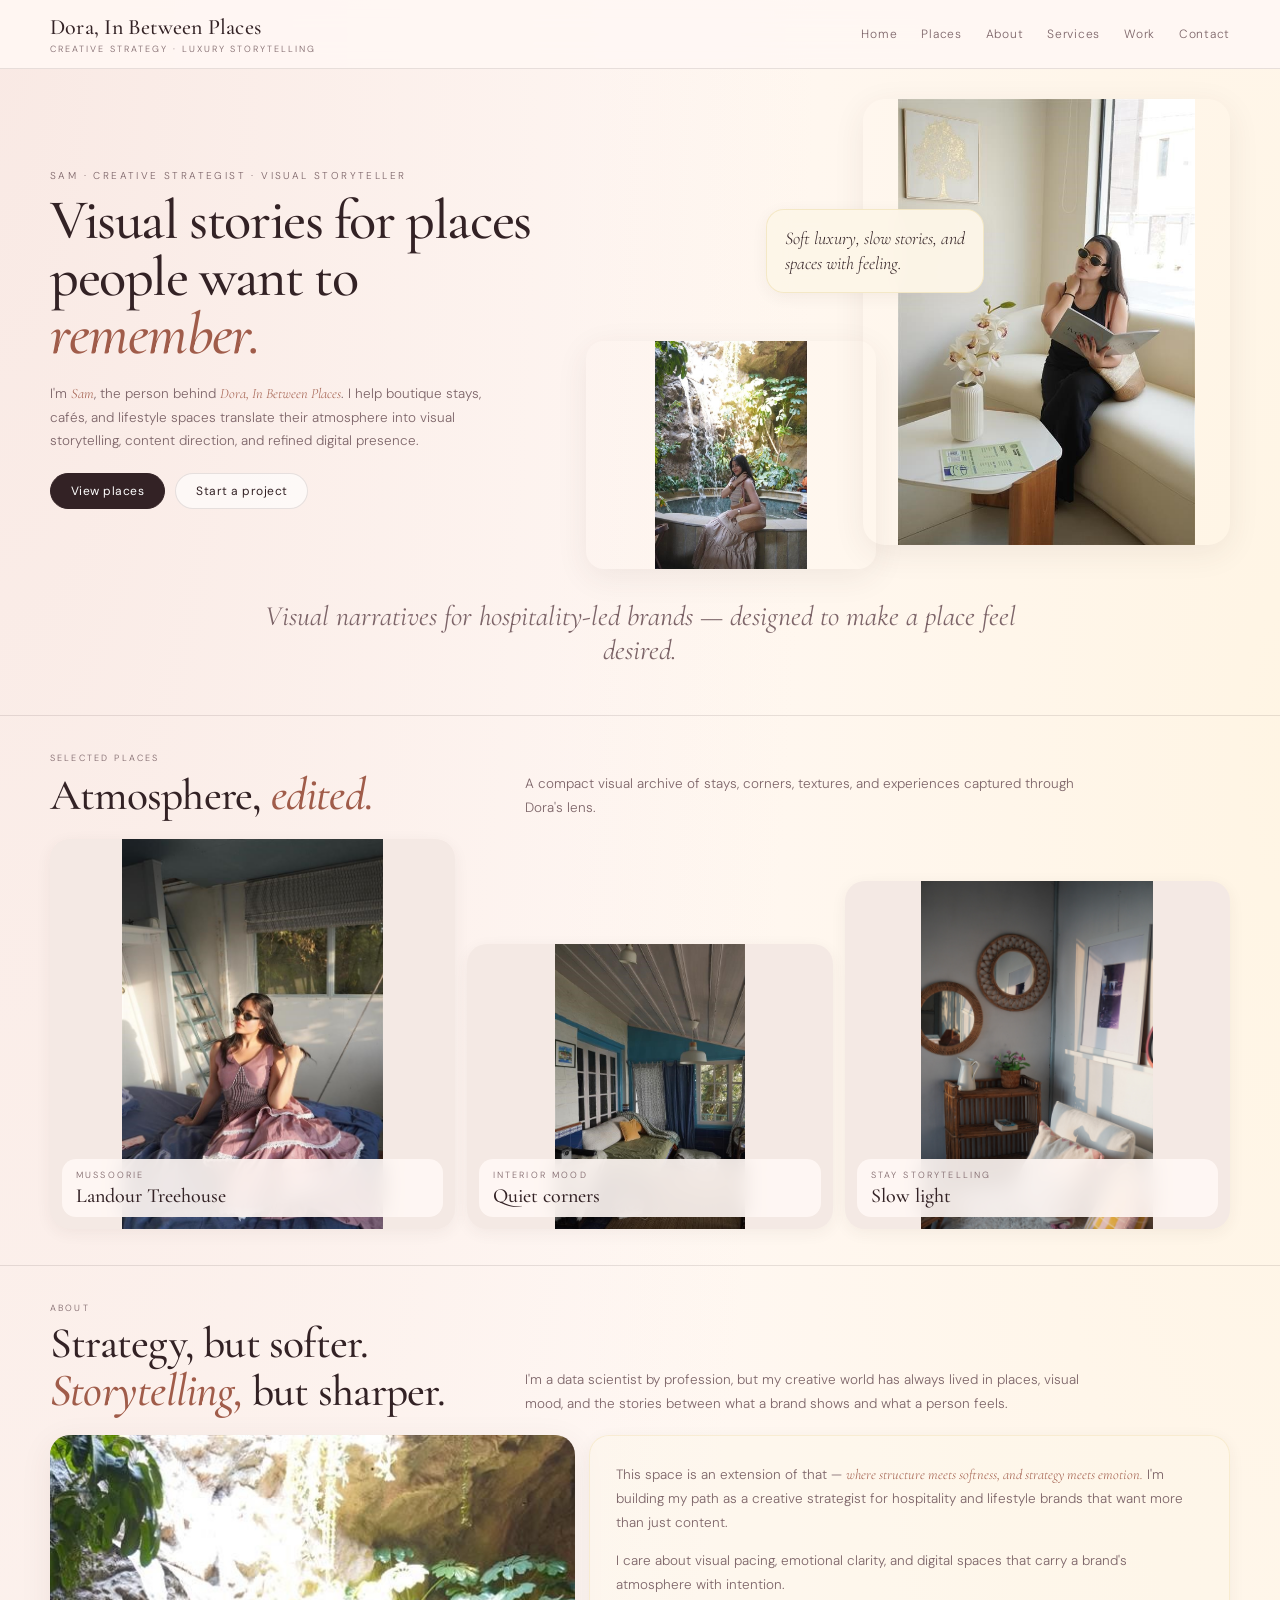
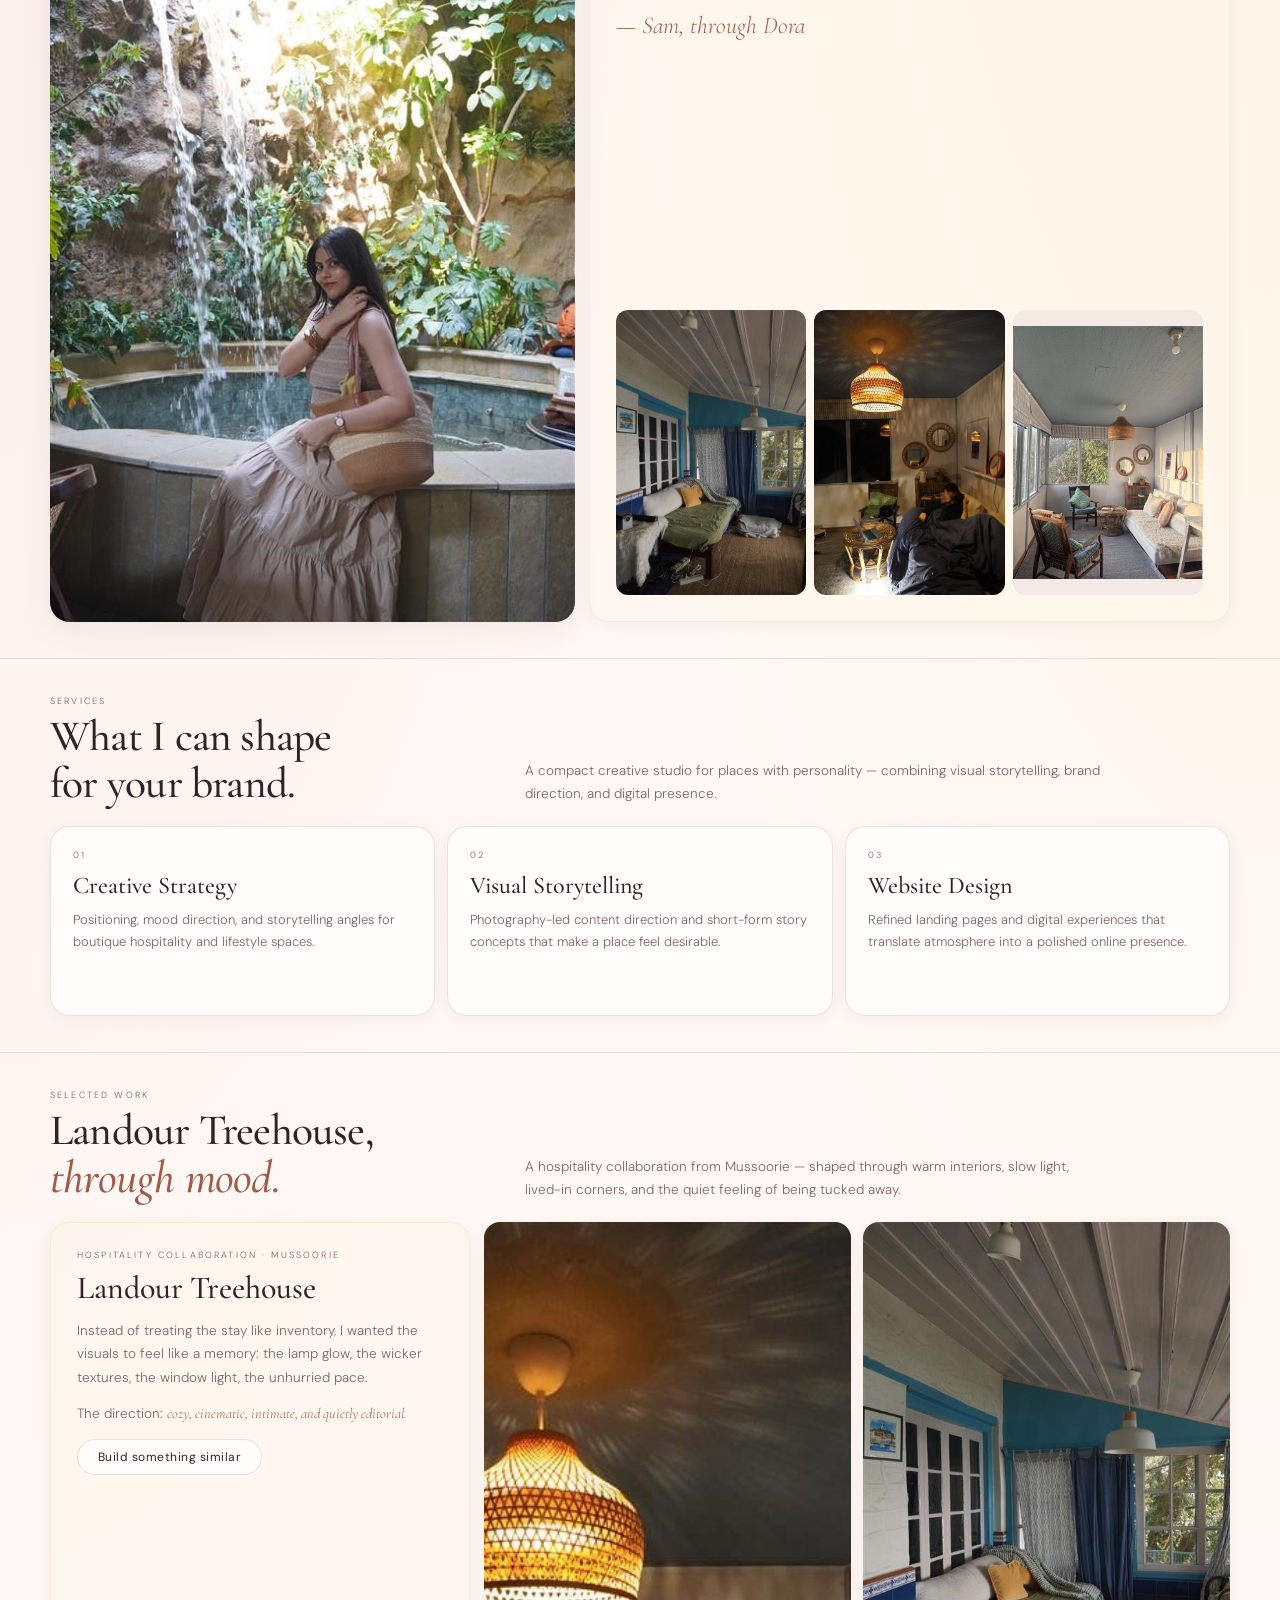
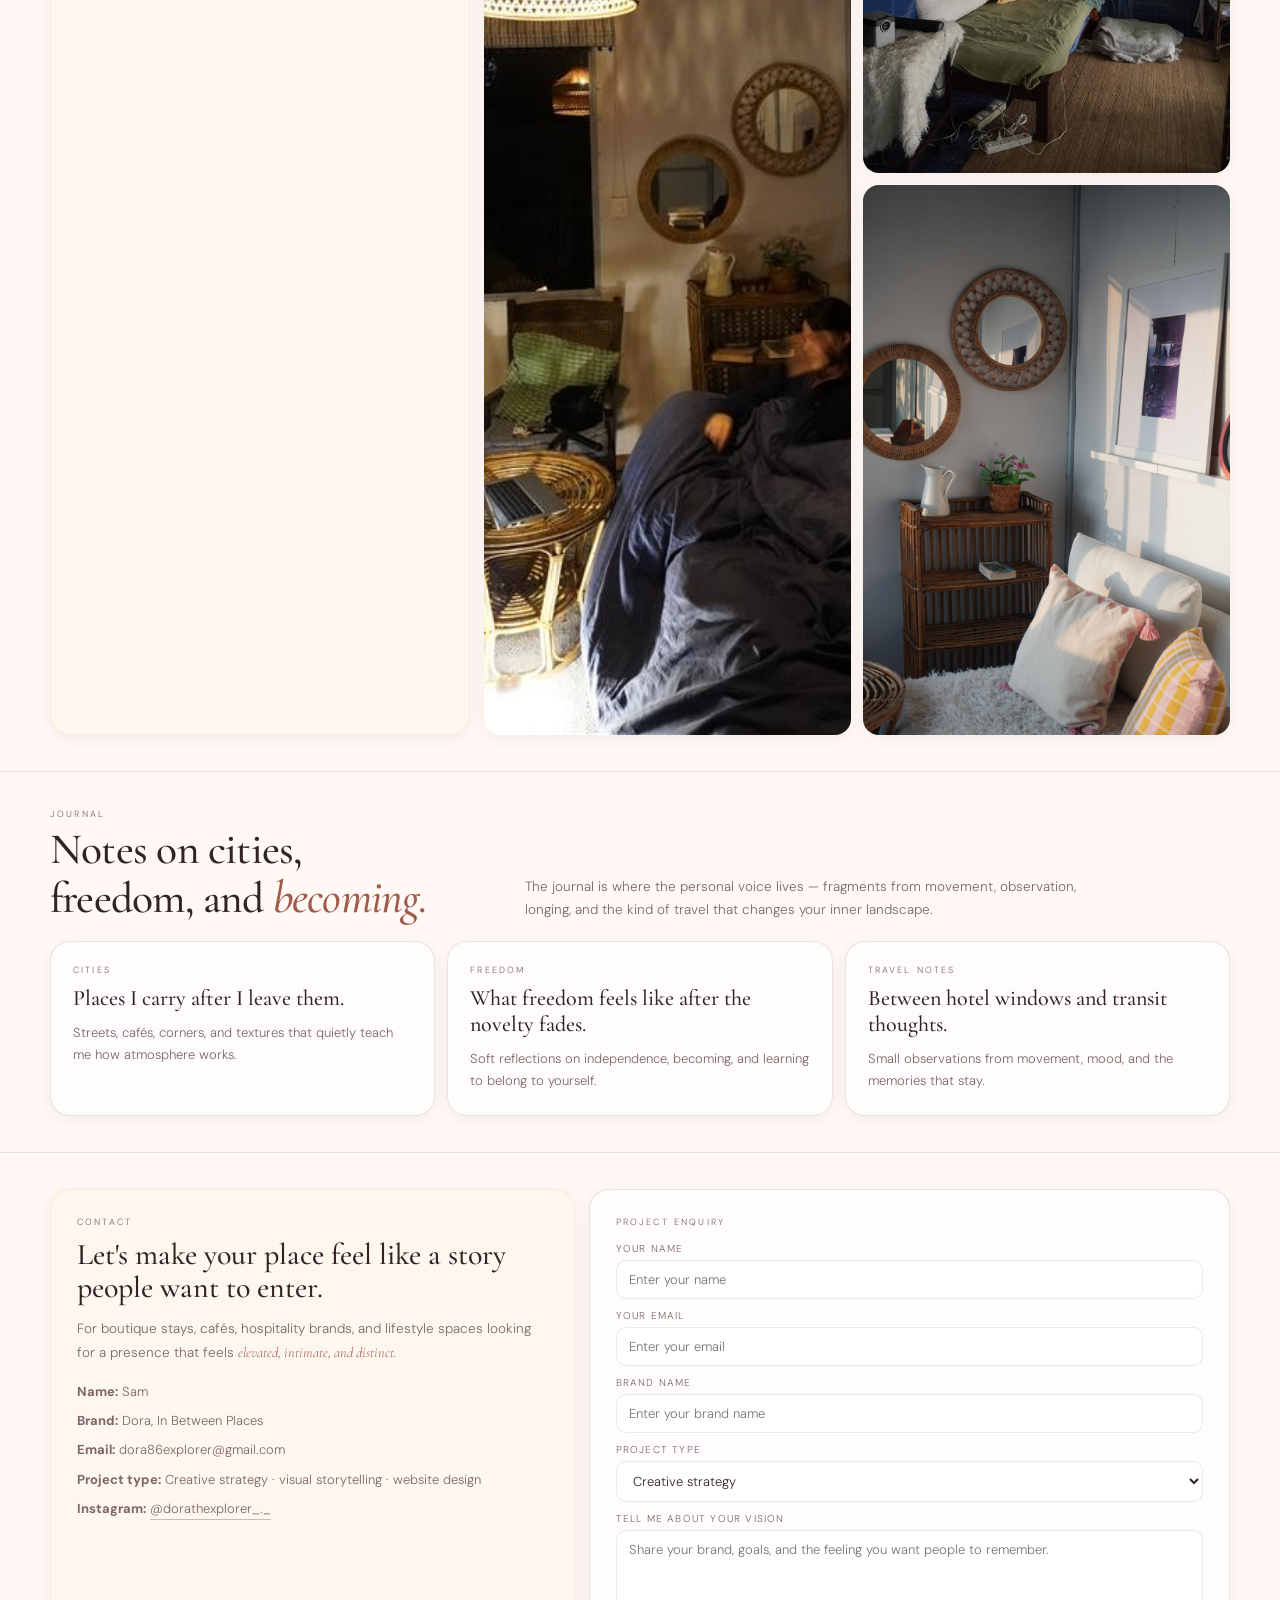
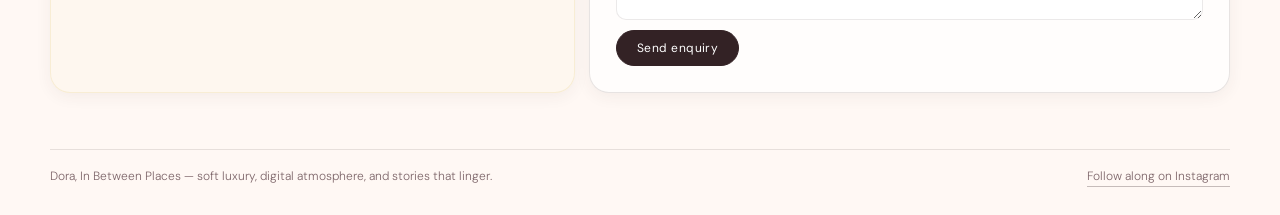
==== index.html @ 18d11f54 "Done" ====
<!DOCTYPE html>
<html lang="en">
<head>
  <meta charset="UTF-8" />
  <meta name="viewport" content="width=device-width, initial-scale=1.0" />
  <title>Dora, In Between Places</title>

  <style>
    @import url('https://fonts.googleapis.com/css2?family=Cormorant+Garamond:ital,wght@0,400;0,500;0,600;1,400;1,500;1,600&family=DM+Sans:ital,wght@0,300;0,400;0,500;1,300&display=swap');

    :root {
      --bg: #fff8f4;
      --soft: #f4e9e4;
      --accent-yellow: #fdf6e8;
      --accent-yellow-deep: #eddcaa;
      --ink: #332225;
      --muted: #7d6569;
      --rose: #a05c4a;
      --rose-light: #d9a898;
      --line: rgba(62, 42, 46, 0.12);
      --card: rgba(255, 255, 255, 0.7);
      --shadow: 0 8px 32px rgba(74, 50, 55, 0.08);
      --shadow-sm: 0 4px 16px rgba(74, 50, 55, 0.06);
    }

    * { box-sizing: border-box; margin: 0; padding: 0; }
    html { scroll-behavior: smooth; }

    body {
      font-family: 'DM Sans', sans-serif;
      font-weight: 300;
      color: var(--ink);
      background: var(--bg);
      background-image:
        radial-gradient(ellipse at 0% 0%, rgba(244, 221, 215, 0.55) 0%, transparent 45%),
        radial-gradient(ellipse at 100% 15%, rgba(255, 240, 204, 0.4) 0%, transparent 40%);
    }

    a { color: inherit; text-decoration: none; }

    img {
    display: block;
    width: 100%;
    height: 100%;
    object-fit: contain;
  }

    .container {
      width: min(1180px, calc(100% - 40px));
      margin: 0 auto;
    }

    /* ── NAV ── */
    .topbar {
      position: sticky;
      top: 0;
      z-index: 20;
      background: rgba(255, 248, 244, 0.88);
      backdrop-filter: blur(20px);
      border-bottom: 1px solid var(--line);
    }

    .nav {
      height: 68px;
      display: flex;
      justify-content: space-between;
      align-items: center;
    }

    .brand-name {
      font-family: 'Cormorant Garamond', serif;
      font-size: 22px;
      font-weight: 500;
      letter-spacing: 0.01em;
    }

    .brand-sub {
      font-size: 9px;
      letter-spacing: 0.22em;
      text-transform: uppercase;
      color: var(--muted);
      margin-top: 3px;
    }

    .nav-links {
      display: flex;
      gap: 24px;
      font-size: 12px;
      letter-spacing: 0.06em;
      color: var(--muted);
    }

    .nav-links a { transition: color 0.2s; }
    .nav-links a:hover { color: var(--ink); }

    .tiny {
      font-size: 9px;
      letter-spacing: 0.24em;
      text-transform: uppercase;
      color: var(--muted);
    }

    /* ── HERO ── */
    .hero { padding: 30px 0 22px; }

    .hero-grid {
      display: grid;
      grid-template-columns: 0.88fr 1.12fr;
      gap: 30px;
      align-items: center;
    }

    .hero-eyebrow {
      font-size: 10px;
      letter-spacing: 0.24em;
      text-transform: uppercase;
      color: var(--muted);
      margin-bottom: 10px;
    }

    .hero h1 {
      font-family: 'Cormorant Garamond', serif;
      font-size: clamp(36px, 4.4vw, 58px);
      font-weight: 500;
      line-height: 1.0;
      letter-spacing: -0.025em;
      margin: 0 0 16px;
    }

    .hero h1 em {
      font-style: italic;
      color: var(--rose);
    }

    .hero p {
      color: var(--muted);
      line-height: 1.75;
      font-size: 13.5px;
      max-width: 460px;
    }

    em {
      font-family: 'Cormorant Garamond', serif;
      font-style: italic;
      color: var(--rose);
      font-size: 1.06em;
    }

    .hero-actions {
      margin-top: 20px;
      display: flex;
      gap: 10px;
      flex-wrap: wrap;
    }

    .btn {
      display: inline-flex;
      align-items: center;
      padding: 9px 20px;
      border-radius: 999px;
      font-size: 12px;
      font-family: 'DM Sans', sans-serif;
      font-weight: 400;
      letter-spacing: 0.04em;
      border: 1px solid var(--line);
      background: rgba(255, 255, 255, 0.6);
      transition: all 0.2s;
      cursor: pointer;
    }

    .btn:hover { background: white; box-shadow: var(--shadow-sm); }

    .btn-dark {
      background: var(--ink);
      color: white;
      border-color: var(--ink);
    }

    .btn-dark:hover { background: #4a2e32; }

    /* ── HERO COLLAGE ── */
    .hero-collage {
      position: relative;
      height: 480px;
    }

    .hero-main {
      position: absolute;
      right: 0;
      top: 0;
      width: 57%;
      height: 446px;
      border-radius: 22px;
      overflow: hidden;
      box-shadow: var(--shadow);
    }

    .hero-main img { object-position: center top; }

    .hero-side {
      position: absolute;
      left: 0;
      bottom: 10px;
      width: 45%;
      height: 228px;
      border-radius: 18px;
      overflow: hidden;
      box-shadow: var(--shadow);
    }

    .hero-note {
      position: absolute;
      left: 28%;
      top: 110px;
      width: 218px;
      padding: 16px 18px;
      border-radius: 18px;
      background: rgba(253, 246, 232, 0.94);
      backdrop-filter: blur(12px);
      box-shadow: var(--shadow-sm);
      font-family: 'Cormorant Garamond', serif;
      font-style: italic;
      font-size: 18px;
      line-height: 1.38;
      color: var(--ink);
      border: 1px solid rgba(237, 220, 170, 0.55);
    }

    /* ── MARQUEE LINE ── */
    .marquee-line {
      padding: 20px 0 26px;
      text-align: center;
      font-family: 'Cormorant Garamond', serif;
      font-style: italic;
      font-size: clamp(18px, 2.3vw, 28px);
      color: var(--muted);
      max-width: 820px;
      margin: 0 auto;
      font-weight: 400;
    }

    /* ── DIVIDER ── */
    .divider {
      height: 1px;
      background: var(--line);
    }

    /* ── SECTIONS ── */
    .section { padding: 36px 0; }

    .section-head {
      display: grid;
      grid-template-columns: 0.78fr 1.22fr;
      gap: 24px;
      align-items: end;
      margin-bottom: 20px;
    }

    .section-title {
      font-family: 'Cormorant Garamond', serif;
      font-size: clamp(28px, 3.4vw, 44px);
      font-weight: 500;
      line-height: 1.06;
      letter-spacing: -0.018em;
      margin: 6px 0 0;
    }

    .section-copy {
      color: var(--muted);
      line-height: 1.72;
      font-size: 13.5px;
      max-width: 580px;
    }

    /* ── PLACES MOSAIC ── */
    .project-mosaic {
      display: grid;
      grid-template-columns: 1.05fr 0.95fr 1fr;
      gap: 12px;
      align-items: end;
    }

    .mosaic-card {
      position: relative;
      border-radius: 20px;
      overflow: hidden;
      background: var(--soft);
      box-shadow: var(--shadow-sm);
    }

    .mosaic-card.one { height: 390px; }
    .mosaic-card.two { height: 285px; }
    .mosaic-card.three { height: 348px; }

    .mosaic-card img { transition: transform 0.65s ease; }
    .mosaic-card:hover img { transform: scale(1.03); }

    .mosaic-caption {
      position: absolute;
      left: 12px;
      right: 12px;
      bottom: 12px;
      padding: 10px 14px;
      background: rgba(255, 248, 244, 0.9);
      backdrop-filter: blur(10px);
      border-radius: 14px;
    }

    .mosaic-caption h3 {
      font-family: 'Cormorant Garamond', serif;
      font-size: 20px;
      font-weight: 500;
      line-height: 1.1;
      margin: 4px 0 0;
    }

    /* ── ABOUT ── */
    .about-layout {
      display: grid;
      grid-template-columns: 0.9fr 1.1fr;
      gap: 14px;
      align-items: stretch;
    }

    .about-img {
      height: auto;
      border-radius: 20px;
      overflow: hidden;
      box-shadow: var(--shadow);
    }

    .about-img img { object-position: center top; }

    .about-card {
      border-radius: 20px;
      background: rgba(253, 246, 232, 0.45);
      border: 1px solid rgba(237, 220, 170, 0.4);
      box-shadow: var(--shadow-sm);
      padding: 26px;
      display: grid;
      align-content: space-between;
    }

    .about-card p {
      color: var(--muted);
      line-height: 1.78;
      font-size: 13.5px;
      margin: 0 0 14px;
    }

    .signature {
      font-family: 'Cormorant Garamond', serif;
      font-style: italic;
      font-size: 24px;
      color: var(--rose);
      margin: 8px 0 18px;
    }

    .mini-row {
      display: grid;
      grid-template-columns: repeat(3, 1fr);
      gap: 8px;
    }

    .mini-row div {
      height: auto;
      border-radius: 12px;
      overflow: hidden;
      background: var(--soft);
    }

    /* ── SERVICES ── */
    .services-grid {
      display: grid;
      grid-template-columns: repeat(3, 1fr);
      gap: 12px;
    }

    .service-card {
      background: rgba(255, 255, 255, 0.68);
      border: 1px solid var(--line);
      box-shadow: var(--shadow-sm);
      border-radius: 20px;
      padding: 22px;
      min-height: 190px;
      transition: box-shadow 0.25s, background 0.25s;
    }

    .service-card:hover {
      box-shadow: var(--shadow);
      background: white;
    }

    .service-card h3 {
      font-family: 'Cormorant Garamond', serif;
      font-size: 24px;
      font-weight: 500;
      line-height: 1.1;
      margin: 12px 0 10px;
    }

    .service-card p {
      color: var(--muted);
      line-height: 1.7;
      font-size: 13px;
    }

    /* ── WORK ── */
    .work-layout {
      display: grid;
      grid-template-columns: 0.72fr 1.28fr;
      gap: 14px;
      align-items: stretch;
    }

    .work-text {
      border-radius: 20px;
      background: rgba(253, 246, 232, 0.45);
      border: 1px solid rgba(237, 220, 170, 0.4);
      box-shadow: var(--shadow-sm);
      padding: 26px;
    }

    .work-text h3 {
      font-family: 'Cormorant Garamond', serif;
      font-size: 32px;
      font-weight: 500;
      line-height: 1.06;
      margin: 10px 0 14px;
    }

    .work-text p {
      color: var(--muted);
      line-height: 1.75;
      font-size: 13.5px;
      margin: 0 0 12px;
    }

    .work-images {
      display: grid;
      grid-template-columns: 1fr 1fr;
      gap: 12px;
    }

    .work-img {
      border-radius: 16px;
      overflow: hidden;
      background: var(--soft);
      box-shadow: var(--shadow-sm);
      height: auto;
    }

    .work-img.tall {
      height: auto;
      grid-row: span 2;
    }

    .work-img img { object-fit: cover; }

    /* ── JOURNAL ── */
    .journal-grid {
      display: grid;
      grid-template-columns: repeat(3, 1fr);
      gap: 12px;
    }

    .journal-card {
      background: rgba(255, 255, 255, 0.68);
      border: 1px solid var(--line);
      box-shadow: var(--shadow-sm);
      border-radius: 20px;
      padding: 22px;
      min-height: 175px;
      transition: box-shadow 0.25s, background 0.25s;
    }

    .journal-card:hover {
      box-shadow: var(--shadow);
      background: white;
    }

    .journal-card h3 {
      font-family: 'Cormorant Garamond', serif;
      font-size: 22px;
      font-weight: 500;
      line-height: 1.18;
      margin: 10px 0 10px;
    }

    .journal-card p {
      color: var(--muted);
      line-height: 1.7;
      font-size: 13px;
    }

    /* ── CONTACT ── */
    .contact-layout {
      display: grid;
      grid-template-columns: 0.9fr 1.1fr;
      gap: 14px;
    }

    .contact-card,
    .form-card {
      background: rgba(255, 255, 255, 0.68);
      border: 1px solid var(--line);
      box-shadow: var(--shadow-sm);
      border-radius: 20px;
      padding: 26px;
    }

    .contact-card {
      background: rgba(253, 246, 232, 0.45);
      border: 1px solid rgba(237, 220, 170, 0.4);
    }

    .contact-card h3 {
      font-family: 'Cormorant Garamond', serif;
      font-size: 30px;
      font-weight: 500;
      line-height: 1.1;
      margin: 10px 0 13px;
    }

    .contact-card p {
      color: var(--muted);
      line-height: 1.72;
      font-size: 13.5px;
    }

    .contact-list {
      color: var(--muted);
      line-height: 1.7;
      font-size: 13px;
      display: grid;
      gap: 7px;
      margin-top: 16px;
    }

    .field {
      display: grid;
      gap: 5px;
      margin-bottom: 10px;
    }

    .field label {
      font-size: 10px;
      letter-spacing: 0.12em;
      text-transform: uppercase;
      color: var(--muted);
    }

    .field input,
    .field textarea,
    .field select {
      width: 100%;
      border: 1px solid rgba(62, 42, 46, 0.1);
      border-radius: 10px;
      padding: 10px 12px;
      background: rgba(255, 255, 255, 0.82);
      font: 300 13px 'DM Sans', sans-serif;
      outline: none;
      color: var(--ink);
      transition: border-color 0.2s;
    }

    .field input:focus,
    .field textarea:focus,
    .field select:focus {
      border-color: var(--rose-light);
    }

    .field textarea { min-height: 90px; resize: vertical; }

    /* ── FOOTER ── */
    .footer {
      padding: 20px 0 28px;
      font-size: 12px;
      color: var(--muted);
    }

    .footer-wrap {
      border-top: 1px solid var(--line);
      padding-top: 18px;
      display: flex;
      justify-content: space-between;
      gap: 14px;
      flex-wrap: wrap;
    }

    .social-link {
      border-bottom: 1px solid rgba(52, 35, 38, 0.28);
      padding-bottom: 2px;
      transition: border-color 0.2s, color 0.2s;
    }

    .social-link:hover { border-color: var(--rose); color: var(--rose); }

    /* ── RESPONSIVE ── */
    @media (max-width: 900px) {
      .hero-grid, .section-head, .project-mosaic,
      .about-layout, .services-grid, .work-layout,
      .journal-grid, .contact-layout {
        grid-template-columns: 1fr;
      }

      .hero-collage { height: 520px; }
      .hero-main { width: 76%; }
      .hero-side { width: 50%; }
      .hero-note { left: 4%; }
    }

    @media (max-width: 640px) {
      .nav { height: auto; padding: 14px 0; flex-direction: column; align-items: flex-start; gap: 10px; }
      .nav-links { gap: 14px; flex-wrap: wrap; }
      .hero-main { width: 86%; height: 360px; }
      .hero-side { width: 60%; height: 200px; }
      .hero-note { width: 185px; font-size: 15px; }
      .work-images { grid-template-columns: 1fr; }
      .work-img.tall { height: 280px; grid-row: span 1; }
    }
  </style>
</head>

<body>
  <header class="topbar">
    <div class="container nav">
      <div>
        <div class="brand-name">Dora, In Between Places</div>
        <div class="brand-sub">Creative strategy · luxury storytelling</div>
      </div>

      <nav class="nav-links">
        <a href="#home">Home</a>
        <a href="#places">Places</a>
        <a href="#about">About</a>
        <a href="#services">Services</a>
        <a href="#work">Work</a>
        <a href="#contact">Contact</a>
      </nav>
    </div>
  </header>

  <main>
    <!-- HERO -->
    <section class="hero" id="home">
      <div class="container hero-grid">
        <div>
          <div class="hero-eyebrow">Sam · creative strategist · visual storyteller</div>
          <h1>Visual stories for places people want to <em>remember.</em></h1>
          <p>
            I'm <em>Sam</em>, the person behind <em>Dora, In Between Places</em>.
            I help boutique stays, cafés, and lifestyle spaces translate their atmosphere into
            visual storytelling, content direction, and refined digital presence.
          </p>

          <div class="hero-actions">
            <a class="btn btn-dark" href="#places">View places</a>
            <a class="btn" href="#contact">Start a project</a>
          </div>
        </div>

        <div class="hero-collage">
          <div class="hero-main">
            <img src="images/hero.jpg" alt="Sam in a bright interior">
          </div>

          <div class="hero-note">
            Soft luxury, slow stories, and spaces with feeling.
          </div>

          <div class="hero-side">
            <img src="images/about.jpg" alt="Sam near a waterfall">
          </div>
        </div>
      </div>

      <div class="container">
        <div class="marquee-line">
          Visual narratives for hospitality-led brands — designed to make a place feel desired.
        </div>
      </div>
    </section>

    <div class="divider"></div>

    <!-- PLACES -->
    <section class="section" id="places">
      <div class="container">
        <div class="section-head">
          <div>
            <div class="tiny">Selected places</div>
            <h2 class="section-title">Atmosphere, <em>edited.</em></h2>
          </div>
          <div class="section-copy">
            A compact visual archive of stays, corners, textures, and experiences captured through Dora's lens.
          </div>
        </div>

        <div class="project-mosaic">
          <div class="mosaic-card one">
            <img src="images/treehouse-sam-pink.jpg" alt="Sam at Landour Treehouse">
            <div class="mosaic-caption">
              <div class="tiny">Mussoorie</div>
              <h3>Landour Treehouse</h3>
            </div>
          </div>

          <div class="mosaic-card two">
            <img src="images/treehouse-detail.jpg" alt="Treehouse detail">
            <div class="mosaic-caption">
              <div class="tiny">Interior mood</div>
              <h3>Quiet corners</h3>
            </div>
          </div>

          <div class="mosaic-card three">
            <img src="images/treehouse-room-day.jpg" alt="Treehouse room">
            <div class="mosaic-caption">
              <div class="tiny">Stay storytelling</div>
              <h3>Slow light</h3>
            </div>
          </div>
        </div>
      </div>
    </section>

    <div class="divider"></div>

    <!-- ABOUT -->
    <section class="section" id="about">
      <div class="container">
        <div class="section-head">
          <div>
            <div class="tiny">About</div>
            <h2 class="section-title">Strategy, but softer.<br><em>Storytelling,</em> but sharper.</h2>
          </div>
          <div class="section-copy">
            I'm a data scientist by profession, but my creative world has always lived in places,
            visual mood, and the stories between what a brand shows and what a person feels.
          </div>
        </div>

        <div class="about-layout">
          <div class="about-img">
            <img src="images/about.jpg" alt="Sam by a waterfall">
          </div>

          <div class="about-card">
            <div>
              <p>
                This space is an extension of that —
                <em>where structure meets softness, and strategy meets emotion.</em>
                I'm building my path as a creative strategist for hospitality and lifestyle brands that want more than just content.
              </p>

              <p>
                I care about visual pacing, emotional clarity, and digital spaces that carry a brand's atmosphere with intention.
              </p>

              <div class="signature">— Sam, through Dora</div>
            </div>

            <div class="mini-row">
              <div><img src="images/treehouse-detail.jpg" alt="Treehouse detail"></div>
              <div><img src="images/treehouse-room-night.jpg" alt="Treehouse night"></div>
              <div><img src="images/treehouse-reading.jpg" alt="Sam reading"></div>
            </div>
          </div>
        </div>
      </div>
    </section>

    <div class="divider"></div>

    <!-- SERVICES -->
    <section class="section" id="services">
      <div class="container">
        <div class="section-head">
          <div>
            <div class="tiny">Services</div>
            <h2 class="section-title">What I can shape<br>for your brand.</h2>
          </div>
          <div class="section-copy">
            A compact creative studio for places with personality — combining visual storytelling,
            brand direction, and digital presence.
          </div>
        </div>

        <div class="services-grid">
          <div class="service-card">
            <div class="tiny">01</div>
            <h3>Creative Strategy</h3>
            <p>Positioning, mood direction, and storytelling angles for boutique hospitality and lifestyle spaces.</p>
          </div>

          <div class="service-card">
            <div class="tiny">02</div>
            <h3>Visual Storytelling</h3>
            <p>Photography-led content direction and short-form story concepts that make a place feel desirable.</p>
          </div>

          <div class="service-card">
            <div class="tiny">03</div>
            <h3>Website Design</h3>
            <p>Refined landing pages and digital experiences that translate atmosphere into a polished online presence.</p>
          </div>
        </div>
      </div>
    </section>

    <div class="divider"></div>

    <!-- WORK -->
    <section class="section" id="work">
      <div class="container">
        <div class="section-head">
          <div>
            <div class="tiny">Selected work</div>
            <h2 class="section-title">Landour Treehouse,<br><em>through mood.</em></h2>
          </div>
          <div class="section-copy">
            A hospitality collaboration from Mussoorie — shaped through warm interiors, slow light,
            lived-in corners, and the quiet feeling of being tucked away.
          </div>
        </div>

        <div class="work-layout">
          <div class="work-text">
            <div class="tiny">Hospitality collaboration · Mussoorie</div>
            <h3>Landour Treehouse</h3>
            <p>
              Instead of treating the stay like inventory, I wanted the visuals to feel like a memory:
              the lamp glow, the wicker textures, the window light, the unhurried pace.
            </p>
            <p>
              The direction: <em>cozy, cinematic, intimate, and quietly editorial.</em>
            </p>
            <a class="btn" href="#contact">Build something similar</a>
          </div>

          <div class="work-images">
            <div class="work-img tall">
              <img src="images/treehouse-room-night.jpg" alt="Landour Treehouse night">
            </div>
            <div class="work-img">
              <img src="images/treehouse-detail.jpg" alt="Treehouse detail">
            </div>
            <div class="work-img">
              <img src="images/treehouse-room-day.jpg" alt="Treehouse room day">
            </div>
          </div>
        </div>
      </div>
    </section>

    <div class="divider"></div>

    <!-- JOURNAL -->
    <section class="section" id="journal">
      <div class="container">
        <div class="section-head">
          <div>
            <div class="tiny">Journal</div>
            <h2 class="section-title">Notes on cities,<br>freedom, and <em>becoming.</em></h2>
          </div>
          <div class="section-copy">
            The journal is where the personal voice lives — fragments from movement, observation,
            longing, and the kind of travel that changes your inner landscape.
          </div>
        </div>

        <div class="journal-grid">
          <div class="journal-card">
            <div class="tiny">Cities</div>
            <h3>Places I carry after I leave them.</h3>
            <p>Streets, cafés, corners, and textures that quietly teach me how atmosphere works.</p>
          </div>

          <div class="journal-card">
            <div class="tiny">Freedom</div>
            <h3>What freedom feels like after the novelty fades.</h3>
            <p>Soft reflections on independence, becoming, and learning to belong to yourself.</p>
          </div>

          <div class="journal-card">
            <div class="tiny">Travel notes</div>
            <h3>Between hotel windows and transit thoughts.</h3>
            <p>Small observations from movement, mood, and the memories that stay.</p>
          </div>
        </div>
      </div>
    </section>

    <div class="divider"></div>

    <!-- CONTACT -->
    <section class="section" id="contact">
      <div class="container contact-layout">
        <div class="contact-card">
          <div class="tiny">Contact</div>
          <h3>Let's make your place feel like a story people want to enter.</h3>
          <p>
            For boutique stays, cafés, hospitality brands, and lifestyle spaces looking for a presence that feels
            <em>elevated, intimate, and distinct.</em>
          </p>

          <div class="contact-list">
            <div><strong>Name:</strong> Sam</div>
            <div><strong>Brand:</strong> Dora, In Between Places</div>
            <div><strong>Email:</strong> dora86explorer@gmail.com</div>
            <div><strong>Project type:</strong> Creative strategy · visual storytelling · website design</div>
            <div>
              <strong>Instagram:</strong>
              <a class="social-link" href="https://www.instagram.com/dorathexplorer_._?igsh=MTBxanVncGMxenY1MQ%3D%3D&utm_source=qr" target="_blank">
                @dorathexplorer_._
              </a>
            </div>
          </div>
        </div>

        <div class="form-card">
          <div class="tiny" style="margin-bottom: 14px;">Project enquiry</div>

          <div class="field">
            <label>Your name</label>
            <input type="text" placeholder="Enter your name">
          </div>

          <div class="field">
            <label>Your email</label>
            <input type="email" placeholder="Enter your email">
          </div>

          <div class="field">
            <label>Brand name</label>
            <input type="text" placeholder="Enter your brand name">
          </div>

          <div class="field">
            <label>Project type</label>
            <select>
              <option>Creative strategy</option>
              <option>Visual storytelling</option>
              <option>Website design</option>
              <option>Brand storytelling</option>
            </select>
          </div>

          <div class="field">
            <label>Tell me about your vision</label>
            <textarea placeholder="Share your brand, goals, and the feeling you want people to remember."></textarea>
          </div>

          <a class="btn btn-dark" href="mailto:dora86explorer@gmail.com?subject=Project%20Enquiry%20for%20Dora%2C%20In%20Between%20Places">
            Send enquiry
          </a>
        </div>
      </div>
    </section>
  </main>

  <footer class="footer">
    <div class="container footer-wrap">
      <div>Dora, In Between Places — soft luxury, digital atmosphere, and stories that linger.</div>
      <a class="social-link" href="https://www.instagram.com/dorathexplorer_._?igsh=MTBxanVncGMxenY1MQ%3D%3D&utm_source=qr" target="_blank">
        Follow along on Instagram
      </a>
    </div>
  </footer>
</body>
</html>
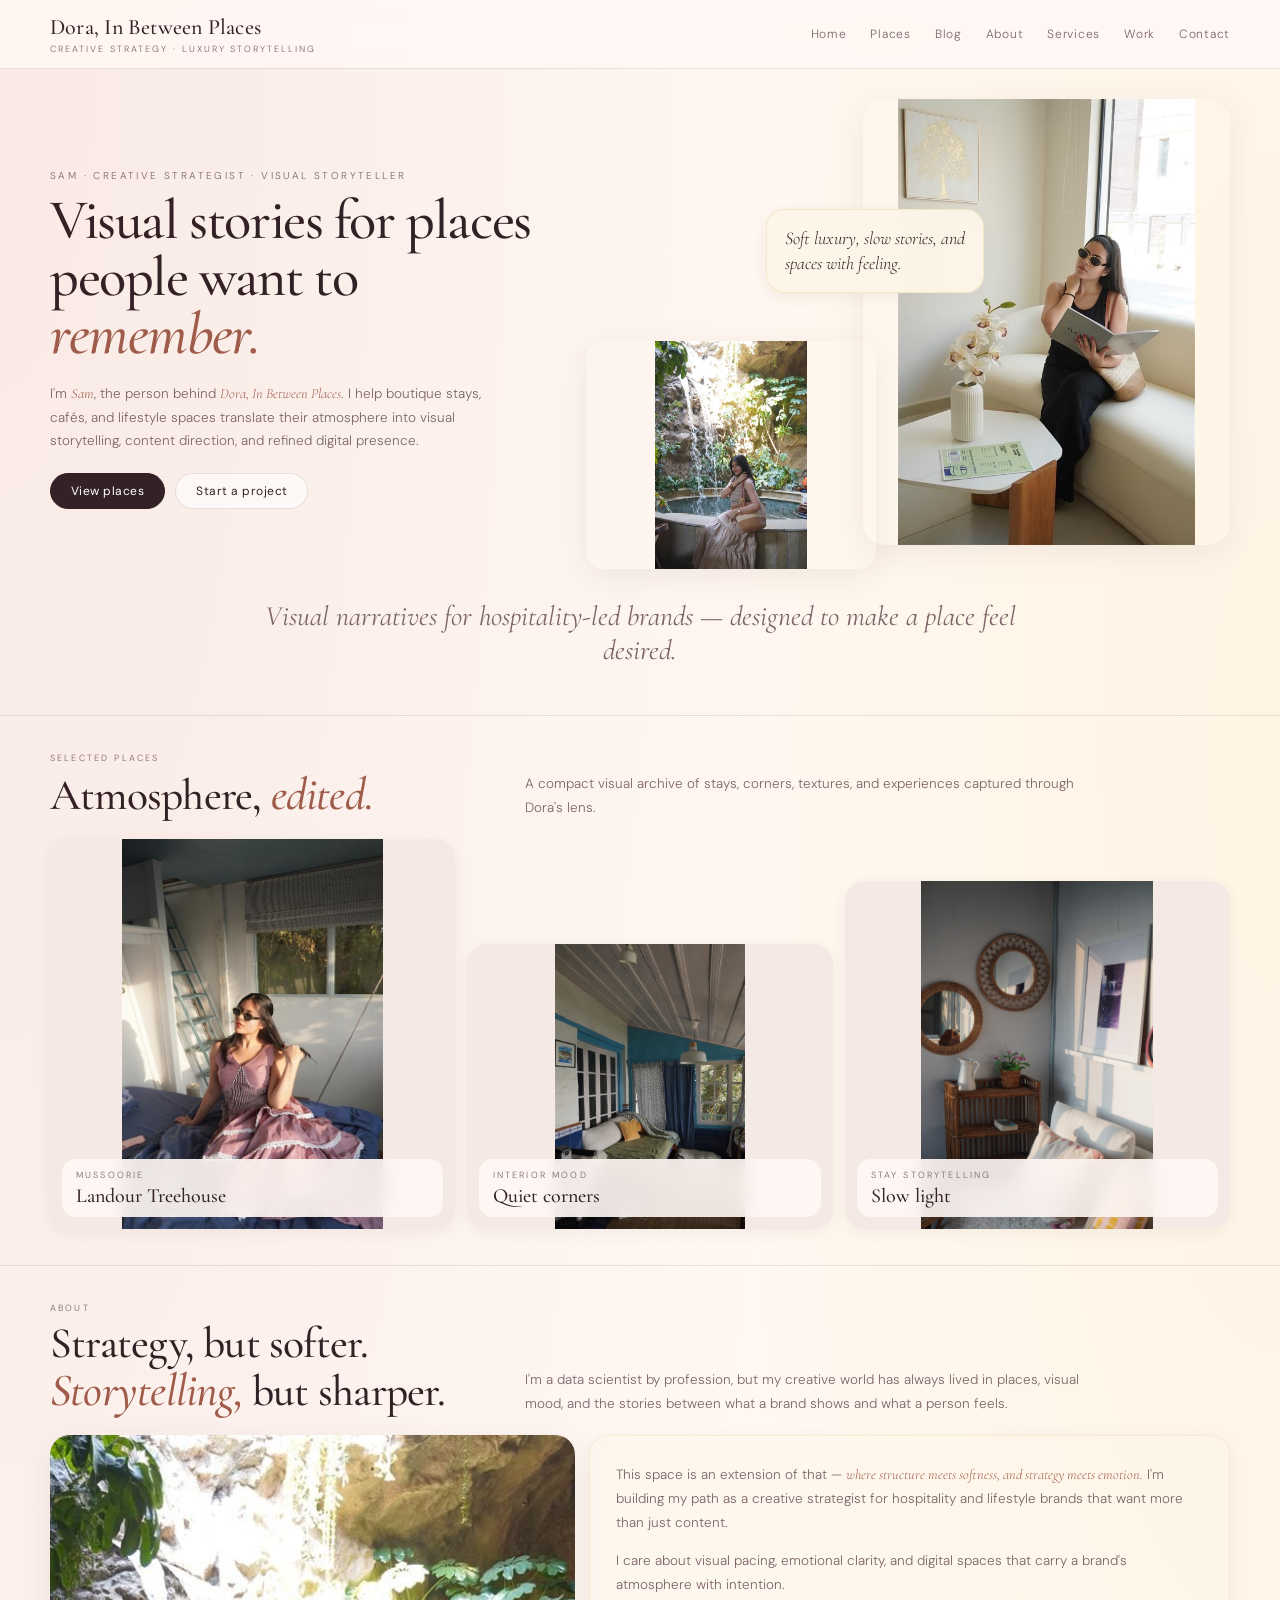
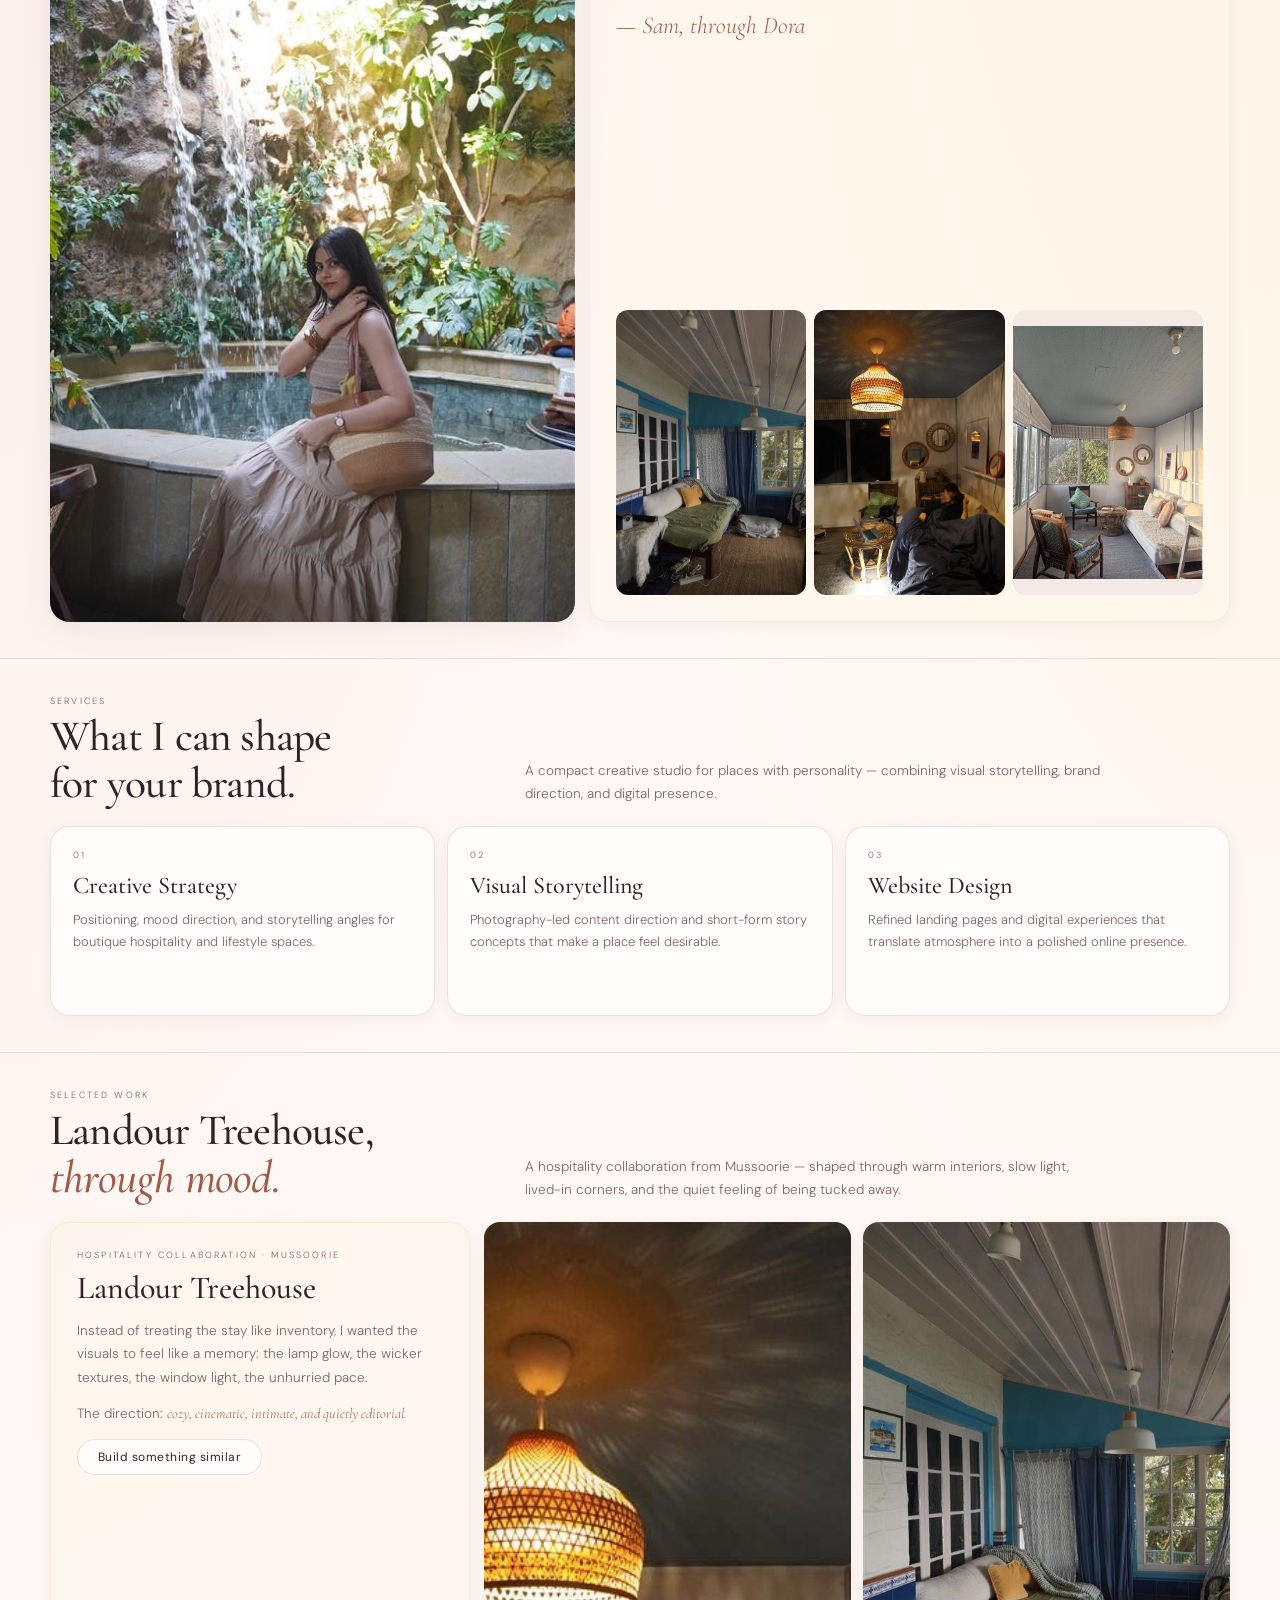
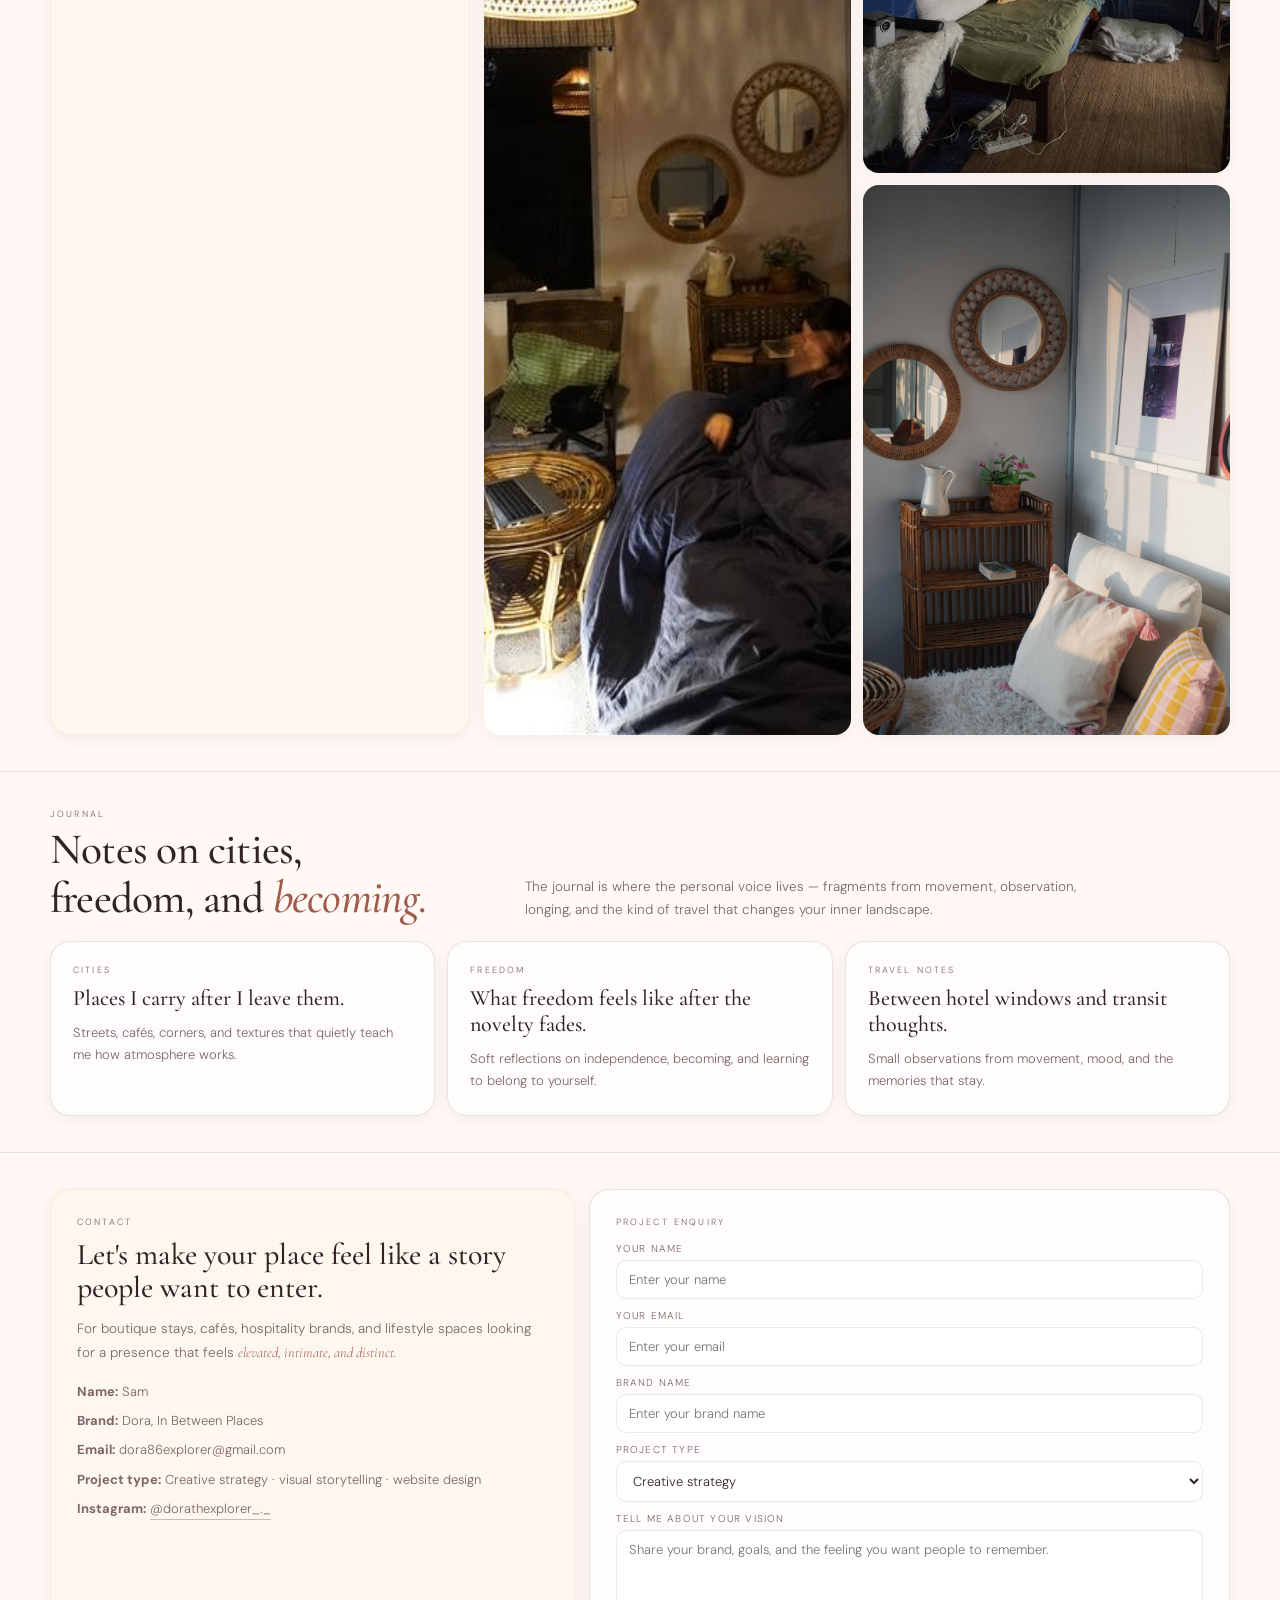
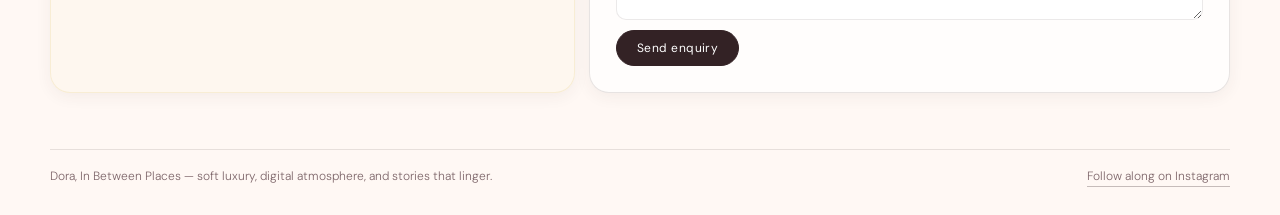
==== commit 0543af9b: "Update index.html" ====
--- a/index.html
+++ b/index.html
@@ -633,6 +633,7 @@
       <nav class="nav-links">
         <a href="#home">Home</a>
         <a href="#places">Places</a>
+        <a href="blog.html">Blog</a>
         <a href="#about">About</a>
         <a href="#services">Services</a>
         <a href="#work">Work</a>
@@ -969,4 +970,4 @@
     </div>
   </footer>
 </body>
-</html>+</html>
